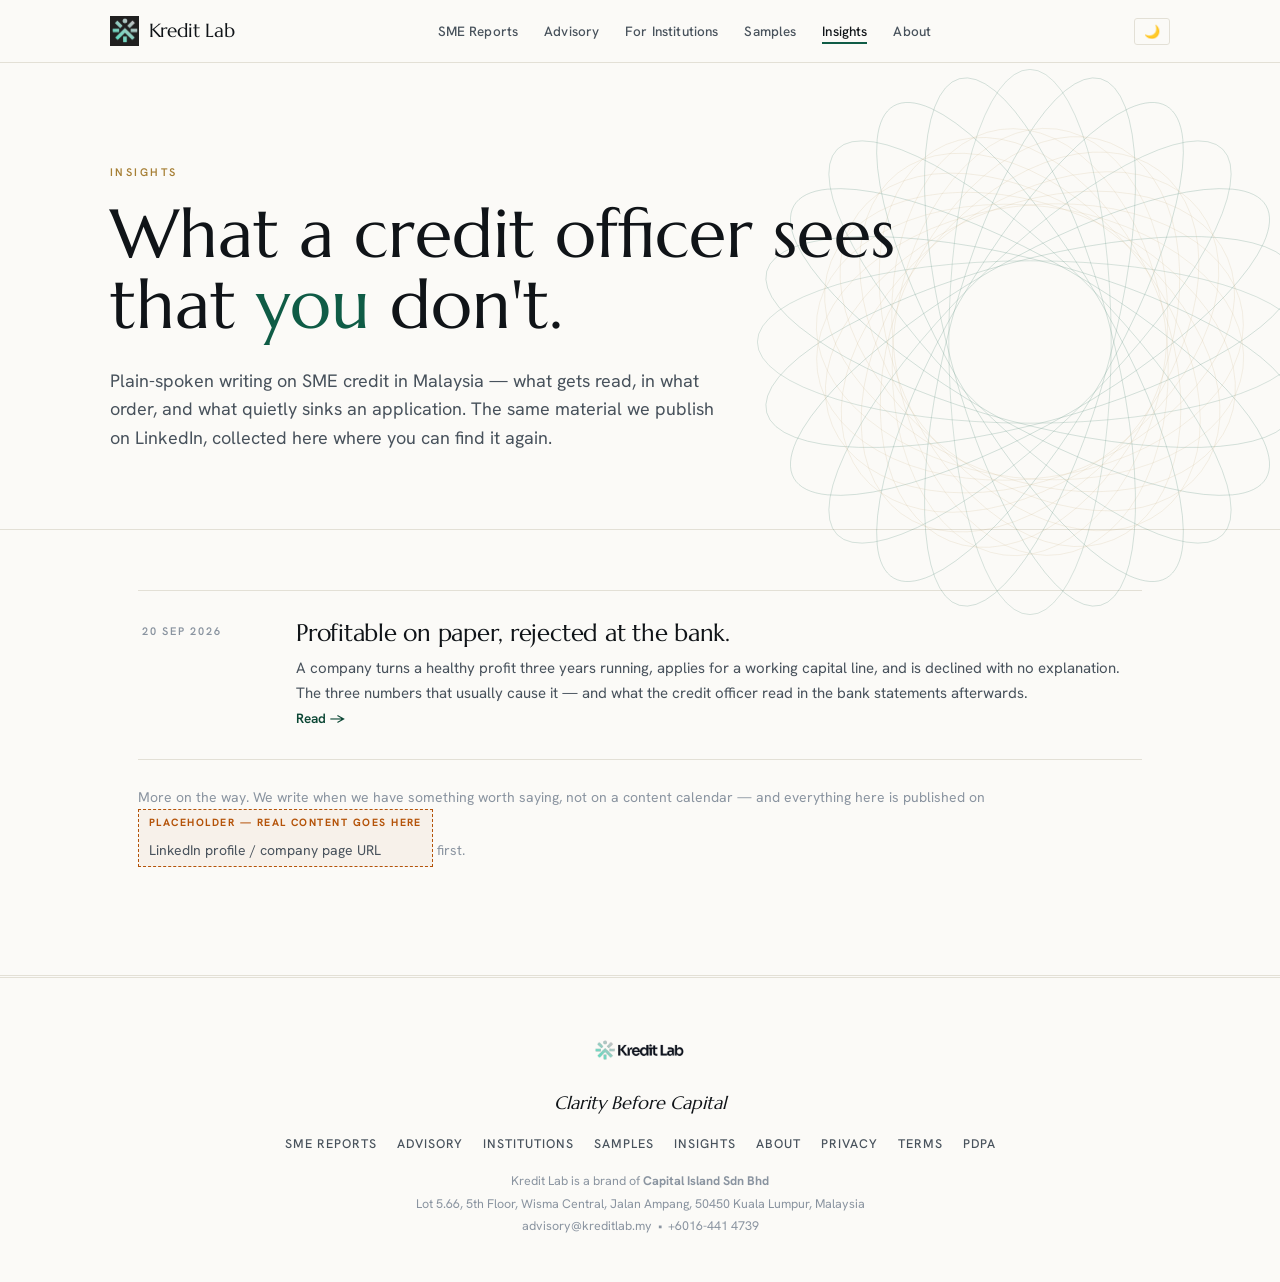
==== insights/index.html @ 131c38cc "Preview: neutral bio wording Co-Authored-By: Claude Opus 5 (1M context) <noreply@anthropic.com>" ====
<!DOCTYPE html>
<html lang="en" data-theme="light">
<head>
    <meta charset="UTF-8">
    <meta name="viewport" content="width=device-width, initial-scale=1.0">
    <meta name="robots" content="noindex, nofollow">
    <title>Insights — Kredit Lab</title>
    <meta name="description" content="Plain-spoken writing on SME credit in Malaysia: why banks say no, how to read your own numbers, and what actually moves an application.">
    <link rel="icon" type="image/svg+xml" href="/assets/favicon.svg"><link rel="icon" type="image/png" href="/Chromtabs-logo.png">
    <link rel="preconnect" href="https://fonts.googleapis.com">
    <link rel="preconnect" href="https://fonts.gstatic.com" crossorigin>
    <link href="https://fonts.googleapis.com/css2?family=Marcellus&family=Hanken+Grotesk:wght@400;500;600;700&display=swap" rel="stylesheet">
    <link rel="stylesheet" href="/assets/site.css?v=20260921c">
    <script src="/assets/site.js?v=20260921c"></script>
</head>
<body>

<nav class="site-nav">
    <div class="nav-inner">
        <a class="logo" href="/"><img src="/Chromtabs-logo.png" alt="Kredit Lab logo"> Kredit Lab</a>
        <div class="nav-links">
            <a href="/services/reports">SME Reports</a>
            <a href="/services/advisory">Advisory</a>
            <a href="/services/institutions">For Institutions</a>
            <a href="/samples">Samples</a>
            <a href="/insights" class="active">Insights</a>
            <a href="/about">About</a>
        </div>
        <div style="display:flex; gap:10px; align-items:center;">
            <button class="toggle-btn" data-theme-toggle onclick="toggleTheme()">🌙</button>
            <button class="nav-menu-btn" onclick="toggleMenu()">☰</button>
        </div>
    </div>
</nav>

<main>

    <section class="hero container" style="padding-bottom:40px;">
        <span class="eyebrow">Insights</span>
        <h1>What a credit officer sees<br>that <em>you</em> don't.</h1>
        <p class="lead">Plain-spoken writing on SME credit in Malaysia — what gets read, in what order,
        and what quietly sinks an application. The same material we publish on LinkedIn, collected here
        where you can find it again.</p>
    </section>

    <section class="block tight">
        <div class="container">
            <ul class="entry-list">
                <li>
                    <a href="/insights/profitable-on-paper">
                        <span class="entry-date">20 Sep 2026</span>
                        <div>
                            <h3>Profitable on paper, rejected at the bank.</h3>
                            <p>A company turns a healthy profit three years running, applies for a
                            working capital line, and is declined with no explanation. The three numbers
                            that usually cause it — and what the credit officer read in the bank
                            statements afterwards.</p>
                            <span class="entry-more">Read →</span>
                        </div>
                    </a>
                </li>
            </ul>
            <p style="color:var(--muted); font-size:14px; margin-top:26px;">
                More on the way. We write when we have something worth saying, not on a content
                calendar — and everything here is published on
                <span class="placeholder" style="display:inline-block; padding:4px 10px;">LinkedIn profile / company page URL</span>
                first.</p>
        </div>
    </section>

</main>

<footer class="site-footer">
    <div class="container">
        <img class="theme-logo" src="/KreditLab-light.png" data-logo-light="/KreditLab-light.png" data-logo-dark="/KreditLab-dark.png" alt="Kredit Lab">
        <div class="footer-tagline">Clarity Before Capital</div>
        <div class="footer-links">
            <a href="/services/reports">SME Reports</a>
            <a href="/services/advisory">Advisory</a>
            <a href="/services/institutions">Institutions</a>
            <a href="/samples">Samples</a>
            <a href="/insights">Insights</a>
            <a href="/about">About</a>
            <a href="/legal/privacy">Privacy</a>
            <a href="/legal/terms">Terms</a>
            <a href="/legal/pdpa">PDPA</a>
        </div>
        <div class="footer-legal">
            Kredit Lab is a brand of <strong>Capital Island Sdn Bhd</strong><br>
            Lot 5.66, 5th Floor, Wisma Central, Jalan Ampang, 50450 Kuala Lumpur, Malaysia<br>
            <a href="mailto:advisory@kreditlab.my">advisory@kreditlab.my</a> &nbsp;•&nbsp;
            <a href="tel:+60164414739">+6016-441 4739</a>
        </div>
    </div>
</footer>

</body>
</html>
---- assets/site.css ----
/* ========================================
   KREDIT LAB — "Institutional Editorial" theme
   Paper, ink, one banker's green. FT-meets-modern-advisory.
   Same class contract as v1 (drop-in restyle).
   ======================================== */
@import url('https://fonts.googleapis.com/css2?family=Marcellus&family=Hanken+Grotesk:wght@400;500;600;700&display=swap');

:root {
    --paper: #FBFAF7;
    --panel: #FFFFFF;
    --ink: #101418;
    --ink-2: #48525C;
    --muted: #8A94A0;
    --line: #E3E0D6;
    --accent: #0F5C46;
    --accent-ink: #0B4634;
    --accent-soft: rgba(15, 92, 70, 0.07);
    --gold: #A67F35;
    --warning: #B45309;
    --danger: #B3261E;
    --font-sans: 'Hanken Grotesk', -apple-system, sans-serif;
    --font-serif: 'Marcellus', Georgia, serif;

    /* v1 token aliases so any leftover references keep working */
    --teal: var(--accent);
    --teal-dark: var(--accent-ink);
    --teal-glow: var(--accent-soft);
    --bg: var(--paper);
    --card: var(--panel);
    --border: var(--line);
    --text-primary: var(--ink);
    --text-secondary: var(--ink-2);
    --text-muted: var(--muted);
}

[data-theme="dark"] {
    --paper: #10141B;
    --panel: #161B24;
    --ink: #ECEEF1;
    --ink-2: #A7B0BA;
    --muted: #6D7680;
    --line: rgba(255,255,255,0.12);
    --accent: #4BAE8F;
    --accent-ink: #63C2A4;
    --accent-soft: rgba(75, 174, 143, 0.1);
    --gold: #C9A45C;
}

* { margin: 0; padding: 0; box-sizing: border-box; }
html { scroll-behavior: smooth; }

body {
    font-family: var(--font-sans);
    background: var(--paper);
    color: var(--ink);
    line-height: 1.65;
    font-size: 15.5px;
    overflow-x: hidden;
    counter-reset: sec;
}

.container { max-width: 1060px; margin: 0 auto; padding: 0 28px; }

::selection { background: var(--accent); color: #fff; }

/* ========== NAV ========== */
nav.site-nav {
    position: fixed;
    top: 0; left: 0; right: 0;
    z-index: 100;
    padding: 0 28px;
    background: color-mix(in srgb, var(--paper) 92%, transparent);
    backdrop-filter: blur(14px);
    border-bottom: 1px solid var(--line);
}

.nav-inner {
    max-width: 1060px;
    margin: 0 auto;
    display: flex;
    justify-content: space-between;
    align-items: center;
    gap: 16px;
    height: 62px;
}

.logo {
    display: flex;
    align-items: center;
    gap: 10px;
    text-decoration: none;
    color: var(--ink);
    font-family: var(--font-serif);
    font-size: 19px;
    font-weight: 600;
    letter-spacing: -0.01em;
    white-space: nowrap;
}
.logo img { height: 30px; width: auto; }

.nav-links { display: flex; align-items: center; gap: 26px; flex-wrap: wrap; }
.nav-links a {
    color: var(--ink-2);
    text-decoration: none;
    font-size: 13.5px;
    font-weight: 500;
    letter-spacing: 0.01em;
    transition: color 0.15s;
}
.nav-links a:hover { color: var(--ink); }
.nav-links a.active { color: var(--ink); box-shadow: 0 2px 0 var(--accent); }

.toggle-btn {
    background: none;
    border: 1px solid var(--line);
    color: var(--ink-2);
    border-radius: 3px;
    padding: 5px 9px;
    cursor: pointer;
    font-size: 13px;
    transition: border-color 0.15s;
}
.toggle-btn:hover { border-color: var(--ink-2); }

.nav-menu-btn { display: none; }
@media (max-width: 900px) {
    .nav-links {
        display: none;
        position: absolute;
        top: 62px;
        left: 0; right: 0;
        flex-direction: column;
        align-items: flex-start;
        background: var(--paper);
        border-bottom: 1px solid var(--line);
        padding: 18px 28px;
        gap: 14px;
    }
    .nav-links.open { display: flex; }
    .nav-menu-btn {
        display: inline-block;
        background: none;
        border: 1px solid var(--line);
        color: var(--ink-2);
        border-radius: 3px;
        padding: 5px 11px;
        cursor: pointer;
        font-size: 15px;
    }
}

/* ========== SECTIONS ========== */
main { padding-top: 62px; }

section.block {
    padding: 76px 0;
    border-top: 1px solid var(--line);
}
section.block:first-of-type { border-top: none; }
section.block.tight { padding: 60px 0; }
section.block { counter-increment: sec; }

.section-label {
    display: block;
    color: var(--gold);
    font-size: 11px;
    font-weight: 600;
    text-transform: uppercase;
    letter-spacing: 0.22em;
    margin-bottom: 18px;
}
.section-label::before {
    content: counter(sec, decimal-leading-zero) " · ";
    color: var(--muted);
    letter-spacing: 0.1em;
}

.section-title {
    font-family: var(--font-serif);
    font-size: clamp(28px, 4.2vw, 42px);
    font-weight: 500;
    line-height: 1.12;
    letter-spacing: -0.015em;
    margin-bottom: 18px;
    max-width: 720px;
}
.section-title em { color: var(--accent); font-style: italic; font-weight: 400; }

.section-sub { color: var(--ink-2); font-size: 16.5px; max-width: 640px; }

/* ========== HERO ========== */
.hero { padding: 96px 0 72px; text-align: left; }
.hero .eyebrow {
    display: inline-block;
    color: var(--gold);
    font-size: 11px;
    font-weight: 600;
    text-transform: uppercase;
    letter-spacing: 0.22em;
    border: none;
    background: none;
    padding: 0 0 18px;
    margin: 0;
}
.hero h1 {
    font-family: var(--font-serif);
    font-weight: 500;
    font-size: clamp(40px, 6.8vw, 68px);
    line-height: 1.04;
    letter-spacing: -0.02em;
    max-width: 860px;
    margin: 0 0 26px;
}
.hero h1 em { color: var(--accent); font-style: italic; font-weight: 400; }
.hero p.lead {
    color: var(--ink-2);
    font-size: 18px;
    line-height: 1.6;
    max-width: 620px;
    margin: 0 0 36px;
}
.hero .btn-row { justify-content: flex-start; }

/* ========== BUTTONS ========== */
.btn {
    display: inline-block;
    border-radius: 3px;
    padding: 13px 26px;
    font-size: 14px;
    font-weight: 600;
    letter-spacing: 0.01em;
    text-decoration: none;
    cursor: pointer;
    transition: all 0.15s;
    border: 1px solid transparent;
}
.btn-primary { background: var(--ink); color: var(--paper); }
.btn-primary:hover { background: var(--accent); color: #fff; }
[data-theme="dark"] .btn-primary { background: var(--ink); color: #10141B; }
[data-theme="dark"] .btn-primary:hover { background: var(--accent); color: #0B1510; }
.btn-secondary { background: transparent; color: var(--ink); border-color: var(--line); }
.btn-secondary:hover { border-color: var(--ink); }
.btn-row { display: flex; gap: 14px; justify-content: center; flex-wrap: wrap; }

/* ========== CARDS / GRIDS ========== */
.grid-3 { display: grid; grid-template-columns: repeat(3, 1fr); gap: 0; border: 1px solid var(--line); }
.grid-3 > * { border-right: 1px solid var(--line); }
.grid-3 > *:last-child { border-right: none; }
.grid-2 { display: grid; grid-template-columns: repeat(2, 1fr); gap: 22px; }
@media (max-width: 900px) {
    .grid-3 { grid-template-columns: 1fr; }
    .grid-3 > * { border-right: none; border-bottom: 1px solid var(--line); }
    .grid-3 > *:last-child { border-bottom: none; }
    .grid-2 { grid-template-columns: 1fr; }
}

.card {
    background: var(--panel);
    border: none;
    border-radius: 0;
    padding: 34px 30px;
    transition: background 0.15s;
}
.grid-2 .card { border: 1px solid var(--line); }
.card:hover { background: var(--accent-soft); }

.card h3 {
    font-family: var(--font-serif);
    font-size: 21px;
    font-weight: 600;
    letter-spacing: -0.01em;
    margin-bottom: 10px;
}
.card p { color: var(--ink-2); font-size: 14.5px; }

/* doors: numbered, no emoji */
.door { display: flex; flex-direction: column; gap: 12px; text-decoration: none; color: var(--ink); counter-increment: door; }
.door .door-icon { display: none; }
.door::before {
    content: counter(door, decimal-leading-zero);
    font-family: var(--font-serif);
    font-size: 42px;
    font-weight: 400;
    font-style: italic;
    color: var(--line);
    line-height: 1;
    transition: color 0.15s;
}
.door:hover::before { color: var(--accent); }
.grid-3 { counter-reset: door; }
.door .door-who {
    color: var(--gold);
    font-size: 10.5px;
    font-weight: 600;
    text-transform: uppercase;
    letter-spacing: 0.18em;
}
.door .door-cta { margin-top: auto; color: var(--accent); font-weight: 600; font-size: 14px; }

/* ========== LISTS / STEPS ========== */
.step-list { list-style: none; display: flex; flex-direction: column; border: 1px solid var(--line); }
.step-list li {
    display: flex; gap: 20px; align-items: flex-start;
    background: var(--panel);
    border: none;
    border-bottom: 1px solid var(--line);
    border-radius: 0;
    padding: 24px 28px;
}
.step-list li:last-child { border-bottom: none; }
.step-num {
    flex: none;
    width: 26px; height: auto;
    border-radius: 0;
    background: none;
    color: var(--muted);
    font-family: var(--font-serif);
    font-style: italic;
    font-size: 26px;
    font-weight: 400;
    display: block;
    line-height: 1.2;
}
.step-list h4 { font-size: 16px; font-weight: 600; margin-bottom: 4px; }
.step-list p { color: var(--ink-2); font-size: 14.5px; }

/* ========== STATS ========== */
.stat-row { display: grid; grid-template-columns: repeat(3, 1fr); gap: 0; text-align: left; border: 1px solid var(--line); }
.stat-row > * { border-right: 1px solid var(--line); }
.stat-row > *:last-child { border-right: none; }
@media (max-width: 700px) {
    .stat-row { grid-template-columns: 1fr; }
    .stat-row > * { border-right: none; border-bottom: 1px solid var(--line); }
    .stat-row > *:last-child { border-bottom: none; }
}
.stat .stat-num {
    font-family: var(--font-serif);
    font-size: 44px;
    font-weight: 500;
    letter-spacing: -0.02em;
    color: var(--ink);
    font-variant-numeric: tabular-nums;
}
.stat .stat-label { color: var(--ink-2); font-size: 13.5px; }

/* ========== PLACEHOLDER MARKER ========== */
.placeholder {
    border: 1px dashed var(--warning);
    background: rgba(180, 83, 9, 0.05);
    border-radius: 0;
    padding: 18px 20px;
    color: var(--ink-2);
    font-size: 14px;
}
.placeholder::before {
    content: 'PLACEHOLDER — real content goes here';
    display: block;
    color: var(--warning);
    font-size: 10.5px;
    font-weight: 700;
    letter-spacing: 0.14em;
    text-transform: uppercase;
    margin-bottom: 8px;
}

/* ========== DRAFT BANNER ========== */
.draft-banner {
    background: rgba(180, 83, 9, 0.06);
    border: 1px solid rgba(180, 83, 9, 0.35);
    color: var(--warning);
    border-radius: 0;
    padding: 14px 18px;
    font-size: 13.5px;
    font-weight: 600;
    margin-bottom: 34px;
}

/* ========== PROSE ========== */
.prose { max-width: 720px; }
.prose h2 {
    font-family: var(--font-serif);
    font-size: 23px;
    font-weight: 600;
    letter-spacing: -0.01em;
    margin: 36px 0 10px;
}
.prose h3 { font-size: 16.5px; margin: 24px 0 8px; }
.prose p, .prose li { color: var(--ink-2); font-size: 15px; margin-bottom: 12px; }
.prose ul, .prose ol { padding-left: 22px; margin-bottom: 14px; }
.prose a { color: var(--accent-ink); }
[data-theme="dark"] .prose a { color: var(--accent); }

/* ========== FORMS ========== */
.form-grid { display: grid; gap: 16px; max-width: 600px; }
.form-grid label {
    font-size: 11px;
    font-weight: 600;
    text-transform: uppercase;
    letter-spacing: 0.14em;
    color: var(--muted);
    display: block;
    margin-bottom: 7px;
}
.form-grid input, .form-grid textarea, .form-grid select {
    width: 100%;
    background: var(--panel);
    border: 1px solid var(--line);
    border-radius: 3px;
    color: var(--ink);
    font-family: var(--font-sans);
    font-size: 15px;
    padding: 12px 14px;
}
.form-grid input:focus, .form-grid textarea:focus { outline: none; border-color: var(--accent); }

/* ========== CTA BAND — inverted ink panel ========== */
.cta-band {
    background: var(--ink);
    border: none;
    border-radius: 0;
    padding: 56px 44px;
    text-align: center;
    color: var(--paper);
}
.cta-band h2 {
    font-family: var(--font-serif);
    font-weight: 500;
    font-size: clamp(26px, 4vw, 38px);
    letter-spacing: -0.015em;
    margin-bottom: 12px;
    color: var(--paper);
}
.cta-band p { color: color-mix(in srgb, var(--paper) 72%, transparent); margin-bottom: 28px; }
.cta-band .btn-primary { background: var(--paper); color: var(--ink); }
.cta-band .btn-primary:hover { background: var(--accent); color: #fff; }
[data-theme="dark"] .cta-band { background: var(--panel); border: 1px solid var(--line); }
[data-theme="dark"] .cta-band h2 { color: var(--ink); }
[data-theme="dark"] .cta-band p { color: var(--ink-2); }
[data-theme="dark"] .cta-band .btn-primary { background: var(--accent); color: #0B1510; }

/* ========== FOOTER — colophon ========== */
footer.site-footer {
    border-top: 3px double var(--line);
    padding: 52px 0 44px;
    margin-top: 48px;
    text-align: center;
}
footer.site-footer .theme-logo { height: 36px; margin-bottom: 14px; }
.footer-tagline {
    font-family: var(--font-serif);
    font-style: italic;
    font-size: 18px;
    margin-bottom: 10px;
}
.footer-links { display: flex; gap: 20px; justify-content: center; flex-wrap: wrap; margin: 16px 0; }
.footer-links a {
    color: var(--ink-2);
    font-size: 12.5px;
    font-weight: 500;
    text-decoration: none;
    text-transform: uppercase;
    letter-spacing: 0.08em;
}
.footer-links a:hover { color: var(--accent-ink); }
.footer-legal { color: var(--muted); font-size: 12.5px; line-height: 1.8; }
.footer-legal a { color: var(--muted); text-decoration: none; }

/* Marcellus has one weight and no italic — engrave, don't slant */
.hero h1, .section-title, .card h3, .prose h2, .cta-band h2, .footer-tagline, .logo { font-weight: 400; }
.hero h1 em, .section-title em { font-style: normal; }
.hero h1 { letter-spacing: 0; }

/* ===== ENGRAVED ORNAMENTS (banknote guilloche) ===== */
.hero { position: relative; }
.hero::after {
    content: '';
    position: absolute;
    top: -10px; right: -150px;
    width: 580px; height: 580px;
    pointer-events: none;
    opacity: .55;
    z-index: 0;
    background: url("data:image/svg+xml;charset=utf8,%3Csvg xmlns='http://www.w3.org/2000/svg' viewBox='0 0 400 400'%3E%3Cdefs%3E%3Cellipse id='e' cx='200' cy='200' rx='188' ry='56' fill='none' stroke='%230F5C46' stroke-width='0.6' opacity='0.33'/%3E%3Cellipse id='f' cx='200' cy='200' rx='148' ry='94' fill='none' stroke='%23A67F35' stroke-width='0.5' opacity='0.25'/%3E%3C/defs%3E%3Cuse href='%23e'/%3E%3Cuse href='%23e' transform='rotate(15 200 200)'/%3E%3Cuse href='%23e' transform='rotate(30 200 200)'/%3E%3Cuse href='%23e' transform='rotate(45 200 200)'/%3E%3Cuse href='%23e' transform='rotate(60 200 200)'/%3E%3Cuse href='%23e' transform='rotate(75 200 200)'/%3E%3Cuse href='%23e' transform='rotate(90 200 200)'/%3E%3Cuse href='%23e' transform='rotate(105 200 200)'/%3E%3Cuse href='%23e' transform='rotate(120 200 200)'/%3E%3Cuse href='%23e' transform='rotate(135 200 200)'/%3E%3Cuse href='%23e' transform='rotate(150 200 200)'/%3E%3Cuse href='%23e' transform='rotate(165 200 200)'/%3E%3Cuse href='%23f' transform='rotate(7 200 200)'/%3E%3Cuse href='%23f' transform='rotate(22 200 200)'/%3E%3Cuse href='%23f' transform='rotate(37 200 200)'/%3E%3Cuse href='%23f' transform='rotate(52 200 200)'/%3E%3Cuse href='%23f' transform='rotate(67 200 200)'/%3E%3Cuse href='%23f' transform='rotate(82 200 200)'/%3E%3Cuse href='%23f' transform='rotate(97 200 200)'/%3E%3Cuse href='%23f' transform='rotate(112 200 200)'/%3E%3Cuse href='%23f' transform='rotate(127 200 200)'/%3E%3Cuse href='%23f' transform='rotate(142 200 200)'/%3E%3Cuse href='%23f' transform='rotate(157 200 200)'/%3E%3Cuse href='%23f' transform='rotate(172 200 200)'/%3E%3C/svg%3E") center/contain no-repeat;
}
.hero > * { position: relative; z-index: 1; }
@media (max-width: 1100px) { .hero::after { display: none; } }

/* engraved edge on CTA bands */
.cta-band { position: relative; }
.cta-band::before, .cta-band::after {
    content: '';
    position: absolute;
    left: 14px; right: 14px;
    height: 8px;
    background: url("data:image/svg+xml;charset=utf8,%3Csvg xmlns='http://www.w3.org/2000/svg' viewBox='0 0 40 8' preserveAspectRatio='none'%3E%3Cpath d='M0 8 Q10 0 20 8 T40 8' fill='none' stroke='%23A67F35' stroke-width='0.8' opacity='0.65'/%3E%3C/svg%3E") repeat-x;
    background-size: 40px 8px;
}
.cta-band::before { top: 8px; }
.cta-band::after { bottom: 8px; transform: scaleY(-1); }

/* ===== PRODUCT PREVIEW FRAMES ===== */
.preview-frame { border: 1px solid var(--line); background: var(--panel); }
.preview-bar {
    display: flex; gap: 6px; align-items: center;
    height: 34px; padding: 0 14px;
    border-bottom: 1px solid var(--line);
}
.preview-bar span { width: 9px; height: 9px; border-radius: 50%; background: var(--line); }
.preview-bar em {
    font-style: normal; margin-left: 10px;
    color: var(--muted); font-size: 11.5px;
    text-transform: uppercase; letter-spacing: .12em;
}
.preview-clip { height: 360px; overflow: hidden; position: relative; }
.preview-clip iframe {
    width: 200%; height: 760px;
    transform: scale(.5); transform-origin: 0 0;
    border: 0;
}
.preview-clip::after {
    content: '';
    position: absolute; inset: 0;
    background: linear-gradient(transparent 72%, var(--panel));
}
.preview-cap {
    padding: 14px 18px;
    border-top: 1px solid var(--line);
    display: flex; justify-content: space-between; align-items: center;
    gap: 10px; flex-wrap: wrap;
    font-size: 13.5px; color: var(--ink-2);
}
.preview-cap a { color: var(--accent-ink); font-weight: 600; text-decoration: none; }
[data-theme="dark"] .preview-cap a { color: var(--accent); }


/* ========== COMPARISON — head to head ========== */
.spec-note { color: var(--muted); font-size: 13px; margin-top: 16px; max-width: 660px; }

.vs { border: 1px solid var(--line); background: var(--panel); padding-bottom: 10px; }

.vs-head {
    display: grid;
    grid-template-columns: 1fr 160px 1fr;
    border-bottom: 1px solid var(--ink);
}
.vs-head > div {
    padding: 15px 18px;
    font-size: 11px;
    font-weight: 700;
    text-transform: uppercase;
    letter-spacing: 0.16em;
    text-align: center;
}
.vs-head .us { color: var(--accent-ink); }
.vs-head .them { color: var(--muted); }
[data-theme="dark"] .vs-head { border-bottom-color: var(--ink-2); }
[data-theme="dark"] .vs-head .us { color: var(--accent); }

.vs-group {
    color: var(--gold);
    font-size: 10px;
    font-weight: 700;
    text-transform: uppercase;
    letter-spacing: 0.2em;
    text-align: center;
    padding: 22px 18px 10px;
}

.vs-row {
    display: grid;
    grid-template-columns: 1fr 160px 1fr;
    align-items: center;
    padding: 4px 12px;
}
.vs-label {
    text-align: center;
    font-size: 10px;
    font-weight: 700;
    text-transform: uppercase;
    letter-spacing: 0.13em;
    line-height: 1.45;
    color: var(--muted);
    padding: 0 8px;
}

.pill {
    display: flex;
    gap: 11px;
    align-items: flex-start;
    padding: 11px 15px;
    border-radius: 3px;
    font-size: 14px;
    line-height: 1.45;
    min-height: 100%;
}
.pill.us { background: rgba(15, 92, 70, 0.085); color: var(--ink); font-weight: 500; }
.pill.them { background: rgba(16, 20, 24, 0.05); color: var(--muted); }
[data-theme="dark"] .pill.us { background: rgba(75, 174, 143, 0.13); }
[data-theme="dark"] .pill.them { background: rgba(255, 255, 255, 0.045); }
.pill a { color: inherit; }

.pill .ic {
    flex: none;
    width: 17px; height: 17px;
    margin-top: 1px;
    stroke: currentColor;
    fill: none;
    stroke-width: 1.5;
    stroke-linecap: round;
    stroke-linejoin: round;
    opacity: 0.7;
}
.pill.us .ic { color: var(--accent-ink); opacity: 0.9; }
[data-theme="dark"] .pill.us .ic { color: var(--accent); }

.pill span::before { content: none; }

@media (max-width: 860px) {
    .vs-head { display: none; }
    .vs-row {
        display: flex;
        flex-direction: column;
        align-items: stretch;
        gap: 7px;
        padding: 14px 14px 18px;
        border-bottom: 1px solid var(--line);
    }
    .vs-row:last-child { border-bottom: none; }
    .pill { min-height: 0; }
    .vs-label { text-align: left; color: var(--gold); padding: 0 2px 2px; order: -1; }
    .vs-group { text-align: left; padding: 22px 14px 8px; border-top: 1px solid var(--line); }
    .pill span::before {
        content: attr(data-who);
        display: block;
        font-size: 9px;
        font-weight: 700;
        text-transform: uppercase;
        letter-spacing: 0.14em;
        opacity: 0.65;
        margin-bottom: 3px;
    }
}

/* ========== TEAM ========== */
.team-grid { display: grid; grid-template-columns: repeat(3, 1fr); gap: 0; border: 1px solid var(--line); }
.team-grid > * { border-right: 1px solid var(--line); }
.team-grid > *:last-child { border-right: none; }
@media (max-width: 900px) {
    .team-grid { grid-template-columns: 1fr; }
    .team-grid > * { border-right: none; border-bottom: 1px solid var(--line); }
    .team-grid > *:last-child { border-bottom: none; }
}
.person { background: var(--panel); display: flex; flex-direction: column; }
.person .portrait {
    aspect-ratio: 4 / 5;
    overflow: hidden;
    background: var(--paper);
    border-bottom: 1px solid var(--line);
}
.person .portrait img {
    width: 100%; height: 100%;
    object-fit: cover;
    object-position: center 15%;
    display: block;
}
.person .person-body { padding: 24px 26px 28px; }
.person .person-role {
    display: block;
    color: var(--gold);
    font-size: 10.5px;
    font-weight: 600;
    text-transform: uppercase;
    letter-spacing: 0.18em;
    margin-bottom: 8px;
}
.person h3 {
    font-family: var(--font-serif);
    font-size: 20px;
    font-weight: 400;
    letter-spacing: -0.01em;
    margin-bottom: 10px;
}
.person p { color: var(--ink-2); font-size: 14px; }

/* ========== QUIET STATEMENT PANEL ========== */
.statement {
    border-left: 2px solid var(--accent);
    background: var(--panel);
    border-top: 1px solid var(--line);
    border-right: 1px solid var(--line);
    border-bottom: 1px solid var(--line);
    padding: 28px 32px;
    max-width: 720px;
}
.statement p { color: var(--ink-2); font-size: 15.5px; margin-bottom: 12px; }
.statement p:last-child { margin-bottom: 0; }
.statement a { color: var(--accent-ink); font-weight: 600; }
[data-theme="dark"] .statement a { color: var(--accent); }

/* ========== ARTICLE LIST ========== */
.entry-list { list-style: none; border-top: 1px solid var(--line); }
.entry-list li { border-bottom: 1px solid var(--line); }
.entry-list a {
    display: grid;
    grid-template-columns: 130px 1fr;
    gap: 24px;
    padding: 28px 4px;
    text-decoration: none;
    color: inherit;
    transition: background 0.15s;
}
.entry-list a:hover { background: var(--accent-soft); }
@media (max-width: 700px) {
    .entry-list a { grid-template-columns: 1fr; gap: 8px; }
}
.entry-date {
    color: var(--muted);
    font-size: 11px;
    font-weight: 600;
    text-transform: uppercase;
    letter-spacing: 0.16em;
    line-height: 2.2;
}
.entry-list h3 {
    font-family: var(--font-serif);
    font-size: 24px;
    font-weight: 400;
    letter-spacing: -0.01em;
    margin-bottom: 8px;
    line-height: 1.2;
}
.entry-list p { color: var(--ink-2); font-size: 15px; }
.entry-more { color: var(--accent-ink); font-weight: 600; font-size: 13.5px; }
[data-theme="dark"] .entry-more { color: var(--accent); }

/* ========== ARTICLE BODY ========== */
.article { max-width: 680px; }
.article .article-meta {
    color: var(--muted);
    font-size: 12.5px;
    text-transform: uppercase;
    letter-spacing: 0.14em;
    font-weight: 600;
    border-bottom: 1px solid var(--line);
    padding-bottom: 18px;
    margin-bottom: 34px;
}
.article p { color: var(--ink-2); font-size: 16.5px; line-height: 1.72; margin-bottom: 20px; }
.article p.standfirst { color: var(--ink); font-size: 19px; line-height: 1.6; }
.article h2 {
    font-family: var(--font-serif);
    font-size: 26px;
    font-weight: 400;
    letter-spacing: -0.01em;
    margin: 44px 0 14px;
    line-height: 1.2;
}
.article ul { padding-left: 0; list-style: none; margin-bottom: 20px; }
.article ul li {
    color: var(--ink-2);
    font-size: 16.5px;
    line-height: 1.72;
    padding-left: 24px;
    margin-bottom: 12px;
    position: relative;
}
.article ul li::before {
    content: '—';
    position: absolute;
    left: 0;
    color: var(--gold);
}
.article a { color: var(--accent-ink); }
[data-theme="dark"] .article a { color: var(--accent); }
.article .pullquote {
    font-family: var(--font-serif);
    font-size: 24px;
    line-height: 1.35;
    color: var(--ink);
    border-top: 1px solid var(--line);
    border-bottom: 1px solid var(--line);
    padding: 26px 0;
    margin: 36px 0;
}
.article-foot {
    border-top: 3px double var(--line);
    margin-top: 48px;
    padding-top: 26px;
    color: var(--muted);
    font-size: 14px;
}
.article-foot a { color: var(--accent-ink); font-weight: 600; }
[data-theme="dark"] .article-foot a { color: var(--accent); }

/* ========== FLOW DIAGRAM (what happens to your file) ========== */
.flow { display: grid; grid-template-columns: 1.55fr 1fr; border: 1px solid var(--line); background: var(--panel); }
@media (max-width: 860px) { .flow { grid-template-columns: 1fr; } }

.flow-tag {
    display: block;
    color: var(--gold);
    font-size: 10px;
    font-weight: 700;
    text-transform: uppercase;
    letter-spacing: 0.2em;
    padding: 18px 24px 0;
}
.flow-hidden { border-right: 1px solid var(--line); }
@media (max-width: 860px) { .flow-hidden { border-right: none; border-bottom: 1px solid var(--line); } }

.flow-steps { display: grid; grid-template-columns: 1fr 1fr; padding: 14px 10px 10px; }
@media (max-width: 520px) { .flow-steps { grid-template-columns: 1fr; } }
.flow-step { display: flex; gap: 14px; align-items: flex-start; padding: 12px 14px; }
.flow-step span {
    flex: none;
    font-family: var(--font-serif);
    font-size: 22px;
    color: var(--line);
    line-height: 1.1;
}
.flow-step p { color: var(--ink-2); font-size: 14.5px; line-height: 1.5; }

.flow-out { background: var(--ink); display: flex; flex-direction: column; }
.flow-out .flow-tag { color: color-mix(in srgb, var(--gold) 85%, white); }
.flow-verdict {
    font-family: var(--font-serif);
    font-size: 21px;
    line-height: 1.3;
    color: var(--paper);
    padding: 14px 24px 8px;
}
.flow-out .flow-foot {
    margin-top: auto;
    padding: 0 24px 22px;
    font-size: 13px;
    color: color-mix(in srgb, var(--paper) 62%, transparent);
}
[data-theme="dark"] .flow-out { background: #05070A; border-left: 1px solid var(--line); }
@media (max-width: 860px) { [data-theme="dark"] .flow-out { border-left: none; border-top: 1px solid var(--line); } }
[data-theme="dark"] .flow-verdict { color: var(--ink); }
[data-theme="dark"] .flow-out .flow-foot { color: var(--muted); }

.flow-caption { color: var(--ink-2); font-size: 15.5px; max-width: 660px; margin-top: 20px; }

/* ========== VIDEO (click-to-load facade — no YouTube request until play) ========== */
.video { border: 1px solid var(--line); background: var(--panel); }
.video-play {
    display: block;
    position: relative;
    width: 100%;
    aspect-ratio: 16 / 9;
    padding: 0;
    border: 0;
    background: var(--ink);
    cursor: pointer;
    overflow: hidden;
}
.video-play img { width: 100%; height: 100%; object-fit: cover; display: block; transition: opacity .2s; }
.video-play:hover img { opacity: .82; }
.video-btn {
    position: absolute;
    left: 50%; top: 50%;
    transform: translate(-50%, -50%);
    width: 74px; height: 74px;
    border-radius: 50%;
    background: var(--paper);
    border: 1px solid var(--line);
    display: flex; align-items: center; justify-content: center;
    transition: background .15s, transform .15s;
}
.video-play:hover .video-btn { background: var(--accent); transform: translate(-50%, -50%) scale(1.06); }
.video-btn svg { width: 22px; height: 22px; margin-left: 3px; fill: var(--ink); }
.video-play:hover .video-btn svg { fill: #fff; }
.video iframe { display: block; width: 100%; aspect-ratio: 16 / 9; border: 0; }
.video-cap {
    padding: 14px 18px;
    border-top: 1px solid var(--line);
    display: flex; justify-content: space-between; align-items: center;
    gap: 10px; flex-wrap: wrap;
    font-size: 13.5px; color: var(--ink-2);
}
.video-cap a { color: var(--accent-ink); font-weight: 600; text-decoration: none; }
[data-theme="dark"] .video-cap a { color: var(--accent); }

/* two videos side by side, labelled by audience */
.video-grid { display: grid; grid-template-columns: 1fr 1fr; gap: 22px; }
@media (max-width: 860px) { .video-grid { grid-template-columns: 1fr; } }
.video-who {
    display: block;
    color: var(--gold);
    font-size: 10.5px;
    font-weight: 700;
    text-transform: uppercase;
    letter-spacing: 0.18em;
    margin-bottom: 10px;
}
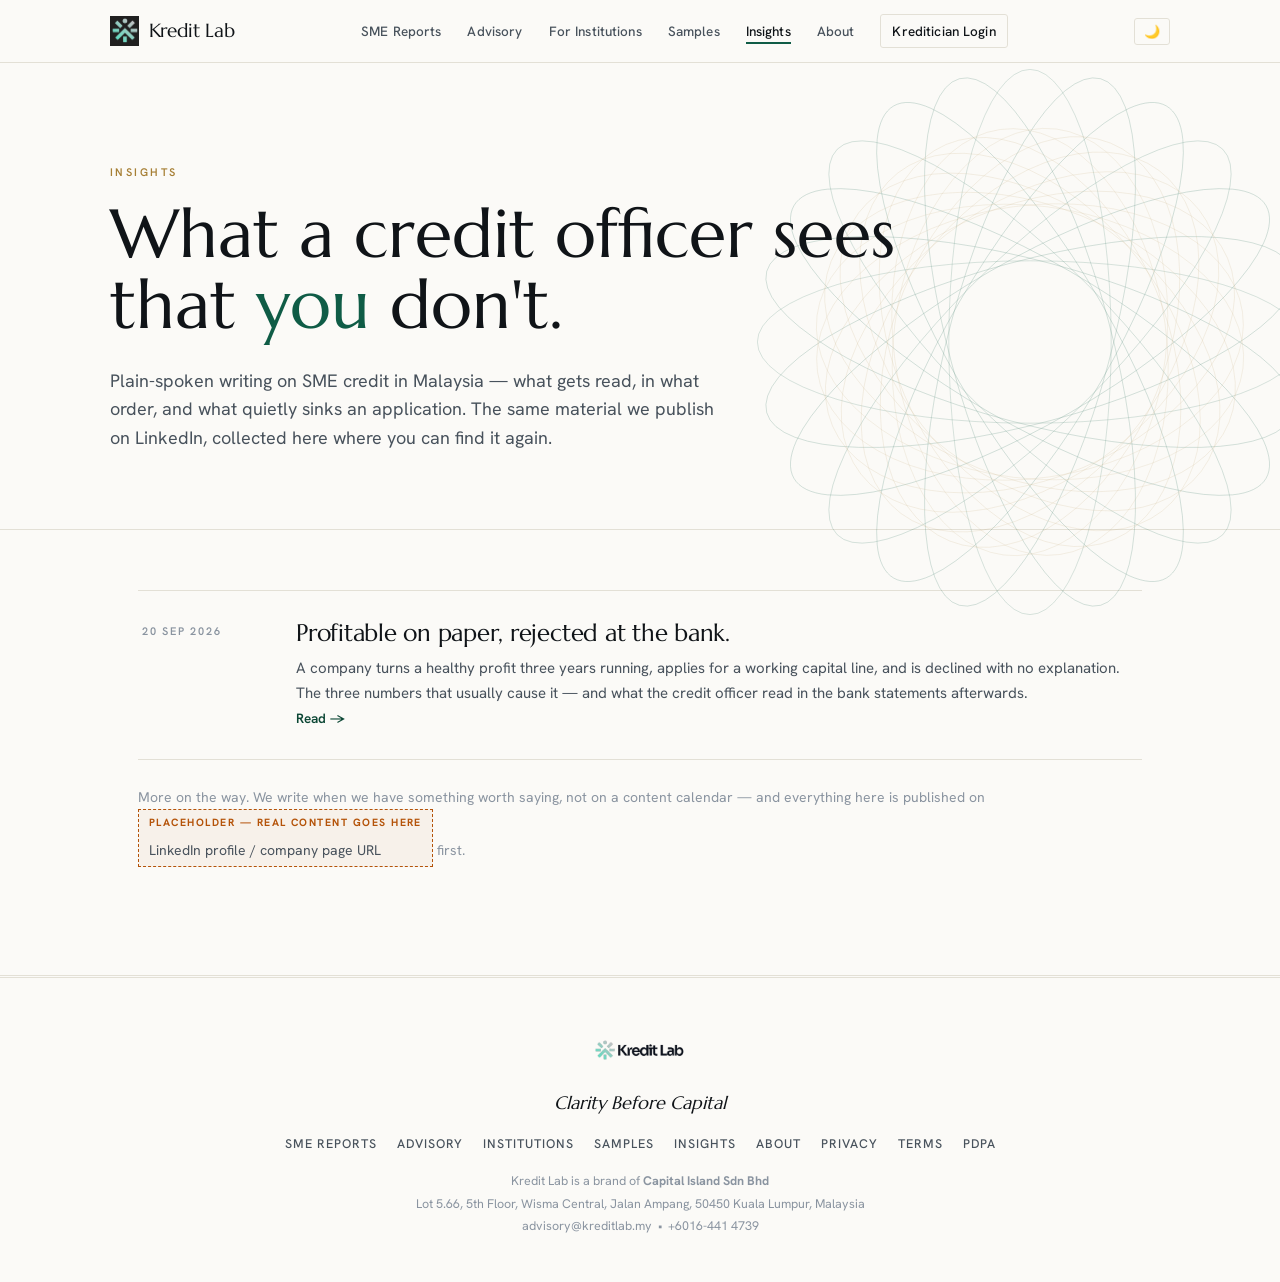
==== commit a8819960: "Preview: Kreditician Login in the nav Co-Authored-By: Claude Opus 5.5 (1M context) <noreply@anthropi" ====
--- a/insights/index.html
+++ b/insights/index.html
@@ -10,8 +10,8 @@
     <link rel="preconnect" href="https://fonts.googleapis.com">
     <link rel="preconnect" href="https://fonts.gstatic.com" crossorigin>
     <link href="https://fonts.googleapis.com/css2?family=Marcellus&family=Hanken+Grotesk:wght@400;500;600;700&display=swap" rel="stylesheet">
-    <link rel="stylesheet" href="/assets/site.css?v=20260921c">
-    <script src="/assets/site.js?v=20260921c"></script>
+    <link rel="stylesheet" href="/assets/site.css?v=20260924a">
+    <script src="/assets/site.js?v=20260924a"></script>
 </head>
 <body>
 
@@ -25,6 +25,7 @@
             <a href="/samples">Samples</a>
             <a href="/insights" class="active">Insights</a>
             <a href="/about">About</a>
+            <a class="nav-login" href="https://app.kreditlab.my/login">Kreditician Login</a>
         </div>
         <div style="display:flex; gap:10px; align-items:center;">
             <button class="toggle-btn" data-theme-toggle onclick="toggleTheme()">🌙</button>
--- a/assets/site.css
+++ b/assets/site.css
@@ -109,6 +109,15 @@
 }
 .nav-links a:hover { color: var(--ink); }
 .nav-links a.active { color: var(--ink); box-shadow: 0 2px 0 var(--accent); }
+.nav-links a.nav-login {
+    color: var(--ink);
+    border: 1px solid var(--line);
+    border-radius: 3px;
+    padding: 5px 11px;
+    white-space: nowrap;
+    transition: border-color 0.15s;
+}
+.nav-links a.nav-login:hover { border-color: var(--accent); }
 
 .toggle-btn {
     background: none;
@@ -894,3 +903,13 @@
     letter-spacing: 0.18em;
     margin-bottom: 10px;
 }
+
+/* The Lab — progression motif (two shipped, more ahead) */
+.lab-motif { display: block; width: 300px; max-width: 100%; height: 46px; margin: 2px 0 20px; overflow: visible; }
+.lab-motif .lm-line  { stroke: var(--line); stroke-width: 1.2; }
+.lab-motif .lm-done  { fill: var(--accent); }
+.lab-motif .lm-next  { fill: var(--panel); stroke: var(--muted); stroke-width: 1.5; }
+.lab-motif .lm-arrow { fill: none; stroke: var(--gold); stroke-width: 2; stroke-linecap: round; stroke-linejoin: round; }
+.lab-motif .lm-cap   { fill: var(--muted); font-size: 8.5px; font-weight: 700; letter-spacing: 0.16em; text-transform: uppercase; }
+.lab-motif .lm-cap.on { fill: var(--accent-ink); }
+[data-theme="dark"] .lab-motif .lm-cap.on { fill: var(--accent); }
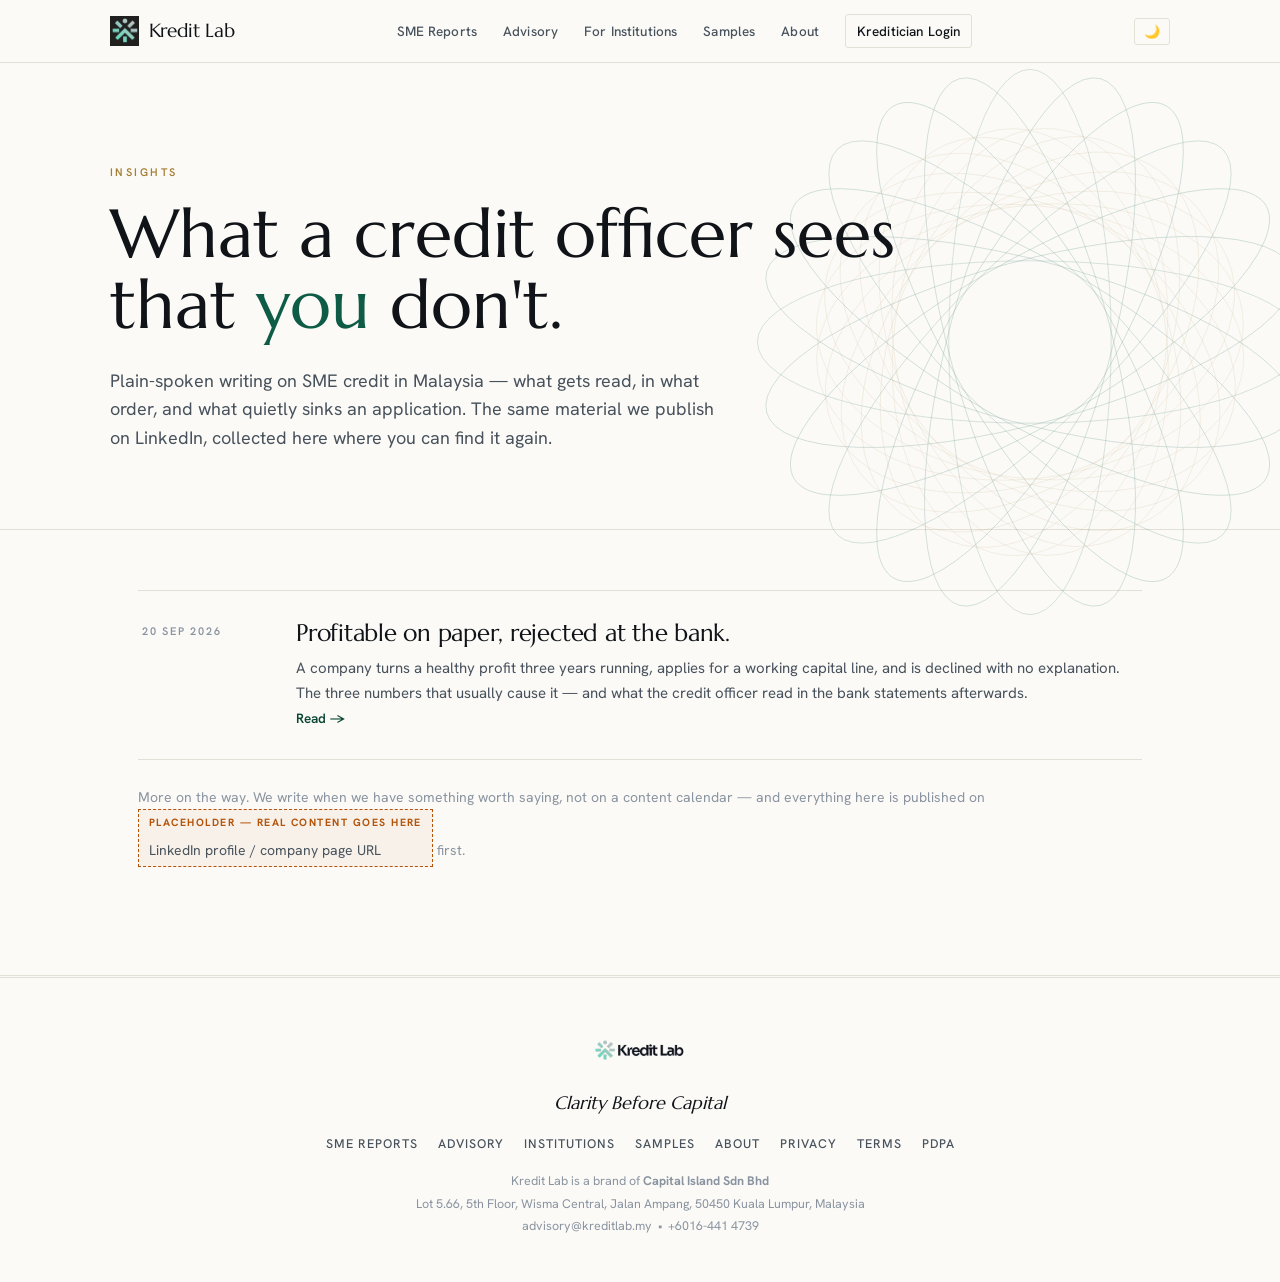
==== commit 8c9579e1: "Preview: Insights hidden, legal banners off Co-Authored-By: Claude Opus 5.5 (1M context) <noreply@an" ====
--- a/insights/index.html
+++ b/insights/index.html
@@ -10,8 +10,8 @@
     <link rel="preconnect" href="https://fonts.googleapis.com">
     <link rel="preconnect" href="https://fonts.gstatic.com" crossorigin>
     <link href="https://fonts.googleapis.com/css2?family=Marcellus&family=Hanken+Grotesk:wght@400;500;600;700&display=swap" rel="stylesheet">
-    <link rel="stylesheet" href="/assets/site.css?v=20260924a">
-    <script src="/assets/site.js?v=20260924a"></script>
+    <link rel="stylesheet" href="/assets/site.css?v=20260924b">
+    <script src="/assets/site.js?v=20260924b"></script>
 </head>
 <body>
 
@@ -23,7 +23,6 @@
             <a href="/services/advisory">Advisory</a>
             <a href="/services/institutions">For Institutions</a>
             <a href="/samples">Samples</a>
-            <a href="/insights" class="active">Insights</a>
             <a href="/about">About</a>
             <a class="nav-login" href="https://app.kreditlab.my/login">Kreditician Login</a>
         </div>
@@ -80,7 +79,6 @@
             <a href="/services/advisory">Advisory</a>
             <a href="/services/institutions">Institutions</a>
             <a href="/samples">Samples</a>
-            <a href="/insights">Insights</a>
             <a href="/about">About</a>
             <a href="/legal/privacy">Privacy</a>
             <a href="/legal/terms">Terms</a>
--- a/assets/site.css
+++ b/assets/site.css
@@ -624,6 +624,12 @@
 
 .pill span::before { content: none; }
 
+/* Three-way variant: row label on the left, then one pill per party. */
+.vs3 .vs-head,
+.vs3 .vs-row { grid-template-columns: 150px repeat(3, 1fr); gap: 8px; }
+.vs3 .vs-row { align-items: stretch; }
+.vs3 .vs-label { text-align: left; align-self: center; padding: 0 4px 0 6px; }
+
 @media (max-width: 860px) {
     .vs-head { display: none; }
     .vs-row {
@@ -637,6 +643,7 @@
     .vs-row:last-child { border-bottom: none; }
     .pill { min-height: 0; }
     .vs-label { text-align: left; color: var(--gold); padding: 0 2px 2px; order: -1; }
+    .vs3 .vs-label { align-self: auto; padding: 0 2px 2px; }
     .vs-group { text-align: left; padding: 22px 14px 8px; border-top: 1px solid var(--line); }
     .pill span::before {
         content: attr(data-who);
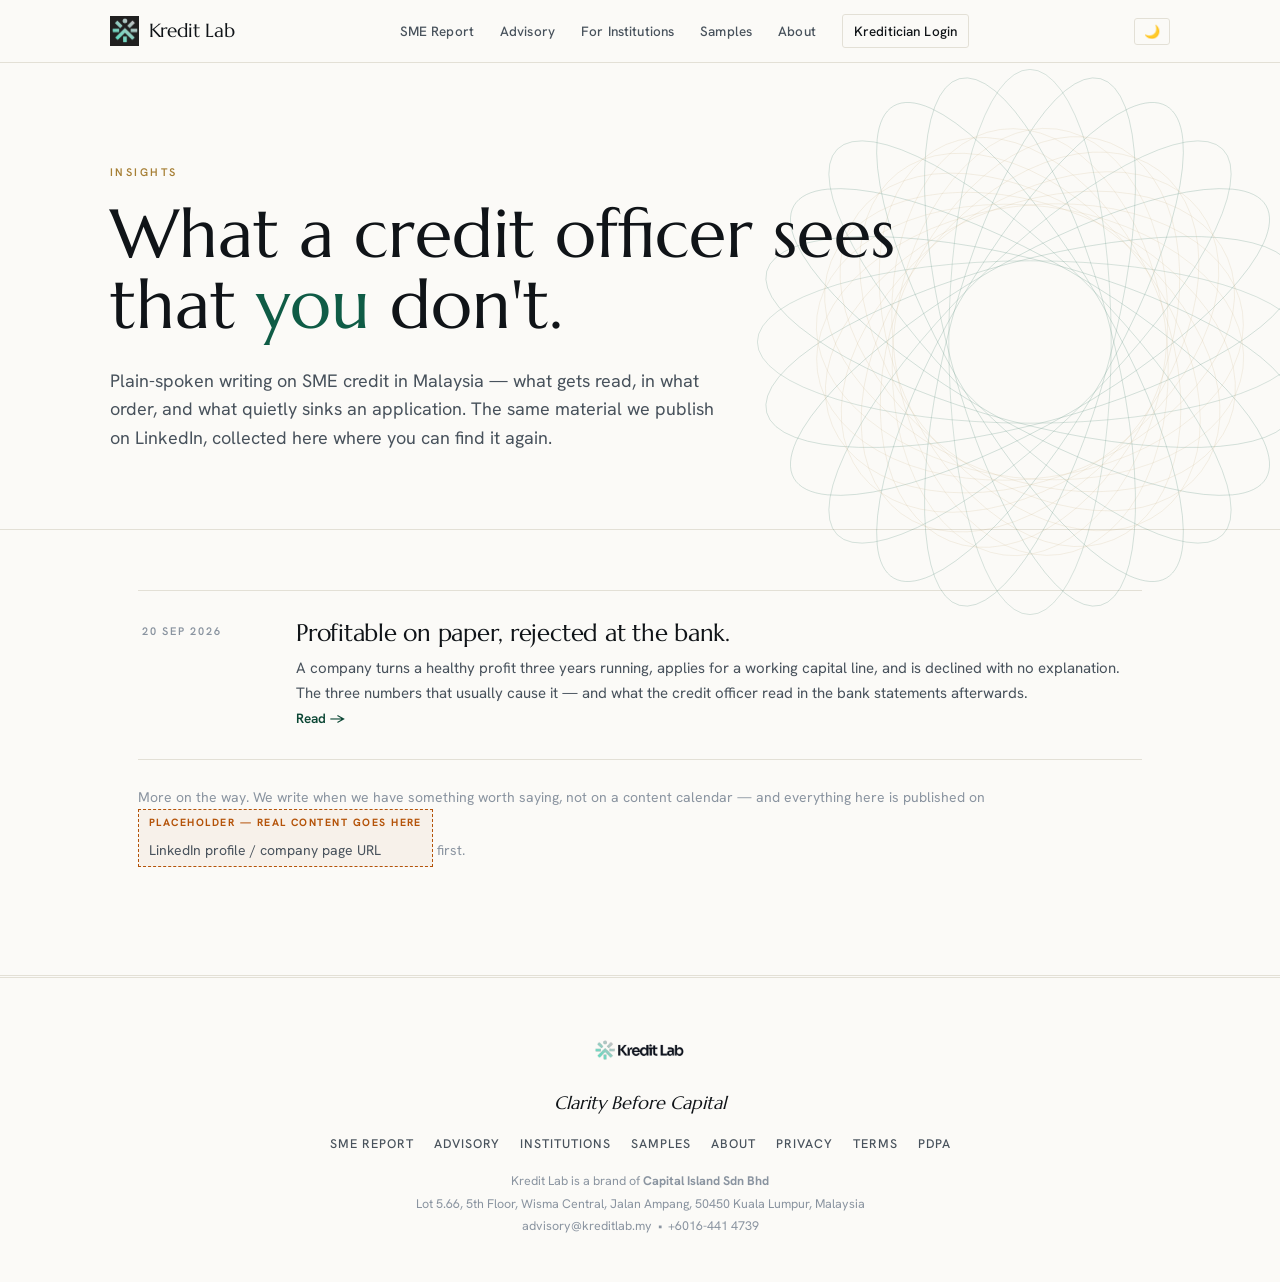
==== commit fa32a452: "Preview: SME Report label Co-Authored-By: Claude Opus 5.5 (1M context) <noreply@anthropic.com>" ====
--- a/insights/index.html
+++ b/insights/index.html
@@ -19,7 +19,7 @@
     <div class="nav-inner">
         <a class="logo" href="/"><img src="/Chromtabs-logo.png" alt="Kredit Lab logo"> Kredit Lab</a>
         <div class="nav-links">
-            <a href="/services/reports">SME Reports</a>
+            <a href="/services/reports">SME Report</a>
             <a href="/services/advisory">Advisory</a>
             <a href="/services/institutions">For Institutions</a>
             <a href="/samples">Samples</a>
@@ -75,7 +75,7 @@
         <img class="theme-logo" src="/KreditLab-light.png" data-logo-light="/KreditLab-light.png" data-logo-dark="/KreditLab-dark.png" alt="Kredit Lab">
         <div class="footer-tagline">Clarity Before Capital</div>
         <div class="footer-links">
-            <a href="/services/reports">SME Reports</a>
+            <a href="/services/reports">SME Report</a>
             <a href="/services/advisory">Advisory</a>
             <a href="/services/institutions">Institutions</a>
             <a href="/samples">Samples</a>
